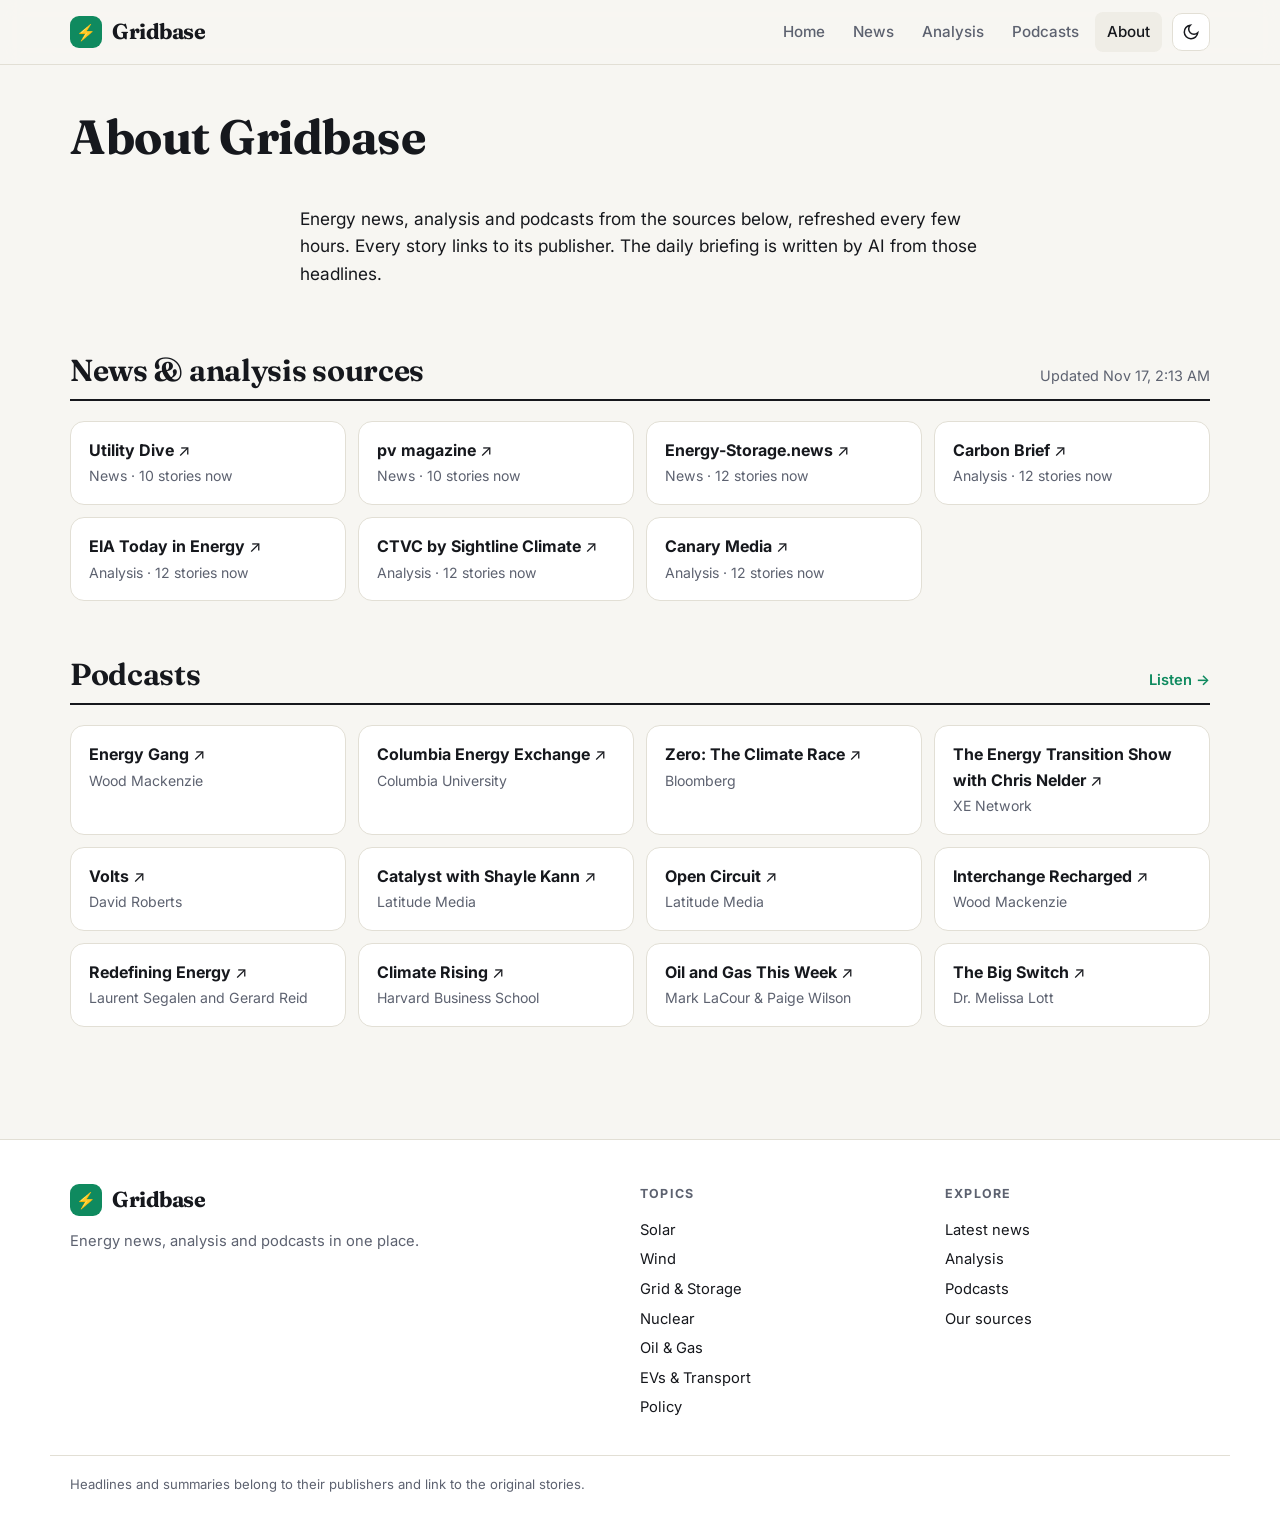
==== about.html @ c5883a53 "Rename to Gridbase, trim section text, add AI briefing and episode artwork - Site renamed from Gridl" ====
<!doctype html>
<html lang="en">
<head>
  <meta charset="utf-8">
  <meta name="viewport" content="width=device-width, initial-scale=1">
  <title>About — Gridbase</title>
  <meta name="description" content="The day's energy news and analysis from leading publications, plus the best energy podcasts.">
  <link rel="icon" href="data:image/svg+xml,<svg xmlns='http://www.w3.org/2000/svg' viewBox='0 0 100 100'><rect width='100' height='100' rx='22' fill='%230f8a5f'/><text x='50' y='70' font-size='60' text-anchor='middle'>⚡</text></svg>">
  <link rel="preconnect" href="https://fonts.googleapis.com">
  <link rel="preconnect" href="https://fonts.gstatic.com" crossorigin>
  <link href="https://fonts.googleapis.com/css2?family=Fraunces:opsz,wght@9..144,600;9..144,700&family=Inter:wght@400;500;600;700&display=swap" rel="stylesheet">
  <link rel="stylesheet" href="assets/css/styles.css">
  <script>try{var t=localStorage.getItem("theme");if(t)document.documentElement.dataset.theme=t}catch(e){}</script>
</head>
<body data-page="about">
<a class="skip" href="#main">Skip to content</a>
<main id="main">

  <section class="wrap page-head">
    <h1>About Gridbase</h1>
  </section>
  <section class="wrap about-copy">
    <p>Energy news, analysis and podcasts from the sources below, refreshed every few hours. Every story links to its publisher. The daily briefing is written by AI from those headlines.</p>
  </section>
  <section class="section" id="sources">
    <div class="wrap">
      <div class="section-head"><h2>News &amp; analysis sources</h2><span class="count" id="updated"></span></div>
      <ul class="source-list" id="source-list"><li class="empty">Loading…</li></ul>
    </div>
  </section>
  <section class="section">
    <div class="wrap">
      <div class="section-head"><h2>Podcasts</h2><a href="podcasts.html">Listen →</a></div>
      <ul class="source-list" id="podcast-list"></ul>
    </div>
  </section>
</main>
<script src="assets/js/data.js"></script>
<script src="assets/js/app.js"></script>
</body>
</html>
---- assets/css/styles.css ----
/* Gridbase — energy news site styles */
:root {
  --bg: #f7f6f2;
  --surface: #ffffff;
  --surface-2: #efede6;
  --text: #16181d;
  --muted: #5d6270;
  --border: #e2dfd5;
  --accent: #0f8a5f;
  --accent-ink: #ffffff;
  --shadow: 0 1px 2px rgba(20, 20, 30, .05), 0 8px 24px rgba(20, 20, 30, .06);
  --radius: 14px;
  --wrap: 1180px;
  --serif: "Fraunces", Georgia, "Times New Roman", serif;
  --sans: "Inter", system-ui, -apple-system, "Segoe UI", Roboto, sans-serif;
  color-scheme: light;
}
@media (prefers-color-scheme: dark) {
  :root:not([data-theme="light"]) {
    --bg: #0e1116; --surface: #161a21; --surface-2: #1d222b; --text: #e9eaee;
    --muted: #9aa1b0; --border: #2a303b; --accent: #34c58b; --accent-ink: #06140e;
    --shadow: 0 1px 2px rgba(0,0,0,.3), 0 8px 24px rgba(0,0,0,.25);
    color-scheme: dark;
  }
}
:root[data-theme="dark"] {
  --bg: #0e1116; --surface: #161a21; --surface-2: #1d222b; --text: #e9eaee;
  --muted: #9aa1b0; --border: #2a303b; --accent: #34c58b; --accent-ink: #06140e;
  --shadow: 0 1px 2px rgba(0,0,0,.3), 0 8px 24px rgba(0,0,0,.25);
  color-scheme: dark;
}

*, *::before, *::after { box-sizing: border-box; }
html { -webkit-text-size-adjust: 100%; scroll-behavior: smooth; }
body {
  margin: 0; background: var(--bg); color: var(--text);
  font: 16px/1.6 var(--sans); min-height: 100vh; display: flex; flex-direction: column;
}
main { flex: 1; }
a { color: inherit; text-decoration: none; }
a:hover { color: var(--accent); }
img, svg { display: block; }
h1, h2, h3 { font-family: var(--serif); line-height: 1.18; margin: 0 0 .4em; letter-spacing: -.01em; }
h1 { font-size: clamp(1.9rem, 4vw, 3rem); font-weight: 700; }
h2 { font-size: clamp(1.4rem, 2.6vw, 1.9rem); font-weight: 650; }
h3 { font-size: 1.2rem; font-weight: 600; }
p { margin: 0 0 1em; }
:focus-visible { outline: 2px solid var(--accent); outline-offset: 2px; border-radius: 4px; }
.wrap { width: 100%; max-width: var(--wrap); margin: 0 auto; padding: 0 20px; }
.skip { position: absolute; left: -999px; top: 8px; background: var(--accent); color: var(--accent-ink); padding: 8px 14px; border-radius: 8px; z-index: 100; }
.skip:focus { left: 8px; }

/* ---------- header ---------- */
.site-header {
  position: sticky; top: 0; z-index: 50;
  background: color-mix(in srgb, var(--bg) 88%, transparent);
  backdrop-filter: saturate(1.4) blur(10px); -webkit-backdrop-filter: saturate(1.4) blur(10px);
  border-bottom: 1px solid var(--border);
}
.header-inner { display: flex; align-items: center; justify-content: space-between; height: 64px; }
.logo { display: inline-flex; align-items: center; gap: 10px; font: 700 1.35rem/1 var(--serif); letter-spacing: -.02em; }
.logo:hover { color: var(--text); }
.logo-mark {
  display: grid; place-items: center; width: 32px; height: 32px; border-radius: 9px;
  background: var(--accent); color: var(--accent-ink); font-size: 16px;
}
.site-nav { display: flex; align-items: center; gap: 4px; }
.site-nav a { padding: 8px 12px; border-radius: 8px; font-weight: 500; font-size: .95rem; color: var(--muted); }
.site-nav a:hover { color: var(--text); background: var(--surface-2); }
.site-nav a[aria-current="page"] { color: var(--text); background: var(--surface-2); }
.theme-toggle, .icon-btn {
  display: grid; place-items: center; width: 38px; height: 38px; margin-left: 6px;
  border: 1px solid var(--border); border-radius: 10px; background: var(--surface); color: var(--text); cursor: pointer;
}
.theme-toggle svg { width: 18px; height: 18px; fill: none; stroke: currentColor; stroke-width: 2; stroke-linecap: round; }
.theme-toggle .i-sun { display: none; }
:root[data-theme="dark"] .theme-toggle .i-sun { display: block; }
:root[data-theme="dark"] .theme-toggle .i-moon { display: none; }
@media (prefers-color-scheme: dark) {
  :root:not([data-theme="light"]) .theme-toggle .i-sun { display: block; }
  :root:not([data-theme="light"]) .theme-toggle .i-moon { display: none; }
}
.menu-toggle { display: none; background: none; border: 0; padding: 10px; cursor: pointer; }
.menu-toggle span { display: block; width: 22px; height: 2px; margin: 4px 0; background: var(--text); border-radius: 2px; transition: .2s; }
.menu-toggle[aria-expanded="true"] span:nth-child(1) { transform: translateY(6px) rotate(45deg); }
.menu-toggle[aria-expanded="true"] span:nth-child(2) { opacity: 0; }
.menu-toggle[aria-expanded="true"] span:nth-child(3) { transform: translateY(-6px) rotate(-45deg); }

@media (max-width: 760px) {
  .menu-toggle { display: block; }
  .site-nav {
    display: none; position: absolute; top: 64px; left: 0; right: 0; flex-direction: column; align-items: stretch;
    padding: 12px 20px 20px; background: var(--bg); border-bottom: 1px solid var(--border); gap: 2px;
  }
  .site-nav.open { display: flex; }
  .site-nav a { padding: 12px; font-size: 1.05rem; }
  .theme-toggle { margin: 8px 0 0; }
}

/* ---------- shared bits ---------- */
.section { padding: 48px 0; }
.section + .section { padding-top: 8px; }
.section-head { display: flex; align-items: baseline; justify-content: space-between; gap: 16px; margin-bottom: 20px; border-bottom: 2px solid var(--text); padding-bottom: 10px; }
.section-head h2 { margin: 0; }
.section-head a { font-weight: 600; font-size: .92rem; color: var(--accent); white-space: nowrap; }
.meta { display: flex; flex-wrap: wrap; align-items: center; gap: 6px 10px; font-size: .78rem; color: var(--muted); text-transform: uppercase; letter-spacing: .06em; font-weight: 600; margin-bottom: 8px; }
.tag {
  display: inline-block; padding: 3px 9px; border-radius: 999px; font-size: .72rem; letter-spacing: .06em;
  color: var(--c); background: color-mix(in srgb, var(--c) 14%, transparent); text-transform: uppercase; font-weight: 700;
}
.tag:hover { color: var(--c); background: color-mix(in srgb, var(--c) 24%, transparent); }
.byline { font-size: .85rem; color: var(--muted); }
.btn, .btn-ghost {
  display: inline-flex; align-items: center; justify-content: center; gap: 8px; cursor: pointer;
  padding: 10px 18px; border-radius: 10px; font: 600 .95rem var(--sans);
}
.btn { background: var(--accent); color: var(--accent-ink); border: 0; }
.btn:hover { color: var(--accent-ink); filter: brightness(1.08); }
.btn-ghost { background: var(--surface); color: var(--text); border: 1px solid var(--border); }
.btn-ghost:hover { border-color: var(--accent); color: var(--accent); }
.empty { padding: 48px 0; text-align: center; color: var(--muted); }

/* category covers (generated art instead of photos) */
.cover {
  --c: var(--accent);
  position: relative; aspect-ratio: 16 / 9; border-radius: var(--radius); overflow: hidden;
  display: grid; place-items: center; color: color-mix(in srgb, var(--c) 30%, #fff);
  background:
    radial-gradient(circle at 80% 20%, color-mix(in srgb, var(--c) 55%, #fff) 0, transparent 45%),
    radial-gradient(circle at 10% 90%, color-mix(in srgb, var(--c) 70%, #000) 0, transparent 55%),
    linear-gradient(135deg, color-mix(in srgb, var(--c) 85%, #000), var(--c));
}
.cover::after {
  content: ""; position: absolute; inset: 0; opacity: .14;
  background-image: repeating-linear-gradient(115deg, #fff 0 1px, transparent 1px 22px);
}
.cover svg { width: 26%; max-width: 120px; color: rgba(255,255,255,.92); position: relative; z-index: 1; }
.cover-lg { aspect-ratio: 4 / 3; }
.cover-xl { aspect-ratio: 21 / 9; margin: 28px 0 36px; }
.cover-sm { aspect-ratio: 1; width: 44px; border-radius: 12px; flex: none; }
.cover-sm svg { width: 60%; }

/* cards */
.card { display: flex; flex-direction: column; gap: 14px; }
.card h3 { margin: 0 0 6px; }
.card p { color: var(--muted); font-size: .95rem; margin-bottom: 10px; }
.card-media { display: block; transition: transform .25s; }
.card:hover .card-media { transform: translateY(-2px); }
.card-compact { flex-direction: row; align-items: flex-start; }
.card-compact .card-media { width: 38%; flex: none; }
.card-compact .cover { aspect-ratio: 1; }
.card-compact h3 { font-size: 1.05rem; }
.card-compact p { display: none; }
.card-row { flex-direction: row; gap: 24px; padding: 22px 0; border-bottom: 1px solid var(--border); }
.card-row:first-child { padding-top: 0; }
.card-row .card-media { width: 260px; flex: none; }
.card-row h3 { font-size: 1.3rem; }
.grid-3 { display: grid; grid-template-columns: repeat(3, 1fr); gap: 32px; }
@media (max-width: 900px) { .grid-3 { grid-template-columns: repeat(2, 1fr); } }
@media (max-width: 620px) {
  .grid-3 { grid-template-columns: 1fr; }
  .card-row { flex-direction: column; gap: 12px; }
  .card-row .card-media { width: 100%; }
}

/* ---------- home ---------- */
.hero { display: grid; grid-template-columns: 1.7fr 1fr; gap: 36px; padding-top: 36px; }
.lead { display: grid; grid-template-columns: 1fr; gap: 20px; }
.lead-media .cover { aspect-ratio: 16 / 9; }
.lead h1 { font-size: clamp(1.8rem, 3.6vw, 2.7rem); }
.lead p { font-size: 1.1rem; color: var(--muted); }
.hero-side { display: flex; flex-direction: column; gap: 24px; padding-left: 36px; border-left: 1px solid var(--border); }
.hero-side::before { content: "Must read"; font: 700 .78rem var(--sans); text-transform: uppercase; letter-spacing: .1em; color: var(--accent); }
@media (max-width: 900px) {
  .hero { grid-template-columns: 1fr; }
  .hero-side { padding-left: 0; border-left: 0; border-top: 1px solid var(--border); padding-top: 24px; }
}

.split { display: grid; grid-template-columns: 1fr 1.4fr; gap: 48px; }
@media (max-width: 900px) { .split { grid-template-columns: 1fr; } }
.news-list { list-style: none; margin: 0; padding: 0; }
.news-row { display: grid; grid-template-columns: 92px 1fr; gap: 14px; padding: 14px 0; border-bottom: 1px solid var(--border); }
.news-row time { font-size: .8rem; color: var(--muted); padding-top: 3px; }
.news-row .tag { margin-right: 8px; vertical-align: 2px; }

.topics { display: grid; grid-template-columns: repeat(auto-fill, minmax(160px, 1fr)); gap: 14px; }
.topic {
  display: grid; grid-template-columns: auto 1fr; grid-template-rows: auto auto; column-gap: 12px; align-items: center;
  padding: 14px; border-radius: var(--radius); background: var(--surface); border: 1px solid var(--border); transition: .2s;
}
.topic .cover { grid-row: span 2; }
.topic span { font-weight: 650; }
.topic small { color: var(--muted); }
.topic:hover { border-color: var(--c); color: var(--text); transform: translateY(-2px); box-shadow: var(--shadow); }

.podcast-band {
  background: linear-gradient(135deg, #10241c, #0d1a2b); color: #eef2f0; border-radius: 22px;
  padding: 40px; display: grid; grid-template-columns: 1fr 1.6fr; gap: 40px;
}
.podcast-band h2 { color: #fff; }
.podcast-band p { color: #b9c4c0; }
.podcast-band .episode { border-color: rgba(255,255,255,.1); }
.podcast-band .meta { color: #9fb0aa; }
.podcast-band .btn { --accent: #34c58b; --accent-ink: #06140e; }
@media (max-width: 900px) { .podcast-band { grid-template-columns: 1fr; padding: 28px 22px; gap: 20px; } }

/* ---------- listing pages ---------- */
.page-head { padding-top: 44px; padding-bottom: 20px; }
.page-head p { color: var(--muted); font-size: 1.1rem; max-width: 640px; }
.toolbar { display: flex; flex-direction: column; gap: 14px; margin-bottom: 28px; }
.toolbar-row { display: flex; gap: 12px; align-items: center; flex-wrap: wrap; }
.search {
  flex: 1 1 260px; display: flex; align-items: center; gap: 8px; padding: 0 14px; height: 44px;
  border: 1px solid var(--border); border-radius: 12px; background: var(--surface);
}
.search svg { width: 18px; height: 18px; fill: none; stroke: var(--muted); stroke-width: 2; flex: none; }
.search input { flex: 1; min-width: 0; border: 0; background: none; color: var(--text); font: inherit; outline: none; }
.segmented { display: inline-flex; padding: 4px; border-radius: 12px; background: var(--surface-2); }
.segmented button { border: 0; background: none; padding: 8px 14px; border-radius: 9px; font: 600 .9rem var(--sans); color: var(--muted); cursor: pointer; }
.segmented button[aria-pressed="true"] { background: var(--surface); color: var(--text); box-shadow: var(--shadow); }
.chips { display: flex; gap: 8px; flex-wrap: wrap; }
.chip {
  --c: var(--accent); border: 1px solid var(--border); background: var(--surface); color: var(--text);
  padding: 7px 14px; border-radius: 999px; font: 600 .85rem var(--sans); cursor: pointer;
}
.chip:hover { border-color: var(--c); }
.chip[aria-pressed="true"] { background: var(--c); border-color: var(--c); color: #fff; }
.count { color: var(--muted); font-size: .9rem; }

/* ---------- podcast ---------- */
.episodes { list-style: none; margin: 0; padding: 0; }
.episode { display: flex; gap: 18px; padding: 22px 0; border-bottom: 1px solid var(--border); scroll-margin-top: 80px; }
.episode h3 { margin: 0 0 4px; }
.episode .guest { color: var(--muted); font-size: .92rem; margin-bottom: 6px; font-style: italic; }
.episode p:last-child { margin: 0; color: var(--muted); }
.episode.highlight { background: color-mix(in srgb, var(--accent) 8%, transparent); border-radius: var(--radius); padding: 22px; }
/* ---------- about ---------- */
.about-copy { max-width: 720px; font-size: 1.08rem; }

/* ---------- footer ---------- */
.site-footer { margin-top: 64px; background: var(--surface); border-top: 1px solid var(--border); font-size: .92rem; }
.footer-inner { display: grid; grid-template-columns: 2fr 1fr 1fr; gap: 40px; padding-top: 44px; padding-bottom: 32px; }
.footer-inner p { color: var(--muted); margin-top: 14px; max-width: 420px; }
.footer-inner h4 { margin: 0 0 12px; font-size: .78rem; text-transform: uppercase; letter-spacing: .1em; color: var(--muted); }
.footer-inner > div:not(:first-child) a { display: block; padding: 3px 0; }
.footer-bottom { padding-top: 18px; padding-bottom: 24px; border-top: 1px solid var(--border); color: var(--muted); font-size: .82rem; }
@media (max-width: 760px) { .footer-inner { grid-template-columns: 1fr 1fr; } .footer-inner > div:first-child { grid-column: 1 / -1; } }

@media (prefers-reduced-motion: reduce) { * { transition: none !important; scroll-behavior: auto !important; } }
.card-row-sm .card-media { width: 200px; }
.card-row-sm h3 { font-size: 1.15rem; }
@media (max-width: 620px) { .card-row-sm .card-media { width: 100%; } }

/* ---------- recommended podcasts ---------- */
.section-intro { color: var(--muted); max-width: 680px; margin: -4px 0 24px; }
.show-grid { display: grid; grid-template-columns: repeat(auto-fill, minmax(300px, 1fr)); gap: 20px; }
.show-card {
  --c: var(--accent); display: flex; flex-direction: column; gap: 14px; padding: 22px;
  background: var(--surface); border: 1px solid var(--border); border-radius: var(--radius);
  border-top: 4px solid var(--c); transition: box-shadow .2s;
}
.show-card:hover { box-shadow: var(--shadow); }
.show-card p { color: var(--muted); font-size: .95rem; margin: 0; }
.show-card h3 { margin: 0 0 2px; font-size: 1.15rem; }
.show-top { display: flex; gap: 14px; align-items: center; }
.show-mono {
  flex: none; width: 52px; height: 52px; border-radius: 12px; display: grid; place-items: center;
  font: 700 1.15rem var(--serif); color: #fff; background: linear-gradient(135deg, color-mix(in srgb, var(--c) 80%, #000), var(--c));
}
.show-latest { display: flex; flex-direction: column; gap: 2px; padding: 12px 14px; border-radius: 10px; background: var(--surface-2); font-size: .92rem; font-weight: 600; line-height: 1.4; }
.show-latest small { color: var(--muted); font-weight: 600; font-size: .72rem; text-transform: uppercase; letter-spacing: .06em; }
.show-actions { display: flex; gap: 10px; flex-wrap: wrap; margin-top: auto; }
.btn-sm { padding: 8px 14px; font-size: .88rem; }
.btn svg { width: 16px; height: 16px; fill: currentColor; }
.embed-slot iframe { width: 100%; border-radius: 12px; display: block; }
.embed-slot:empty { display: none; }


/* ---------- feed items ---------- */
.byline .source { color: var(--text); font-weight: 650; }
.card h3 .ext { color: var(--muted); font-weight: 400; font-size: .85em; }
.news-row a { font-weight: 600; line-height: 1.4; }
.row-meta { display: flex; align-items: center; gap: 8px; margin-top: 6px; font-size: .8rem; color: var(--muted); }
.select {
  height: 44px; padding: 0 36px 0 14px; border-radius: 12px; border: 1px solid var(--border); background: var(--surface);
  color: var(--text); font: 500 .92rem var(--sans); cursor: pointer; max-width: 100%;
}

/* ---------- podcast episodes ---------- */
.episode .show-mono { width: 64px; height: 64px; font-size: 1.1rem; border-radius: 10px; }
.episode-info { flex: 1; min-width: 0; display: flex; flex-direction: column; gap: 8px; }
.episode-info .meta { margin: 0; }
.episode-info h3 { margin: 0; font-size: 1.1rem; }
.episode .show-actions { margin-top: 2px; }
.podcast-band .episode-info h3 { color: #fff; }
.podcast-band .btn-ghost { background: transparent; color: #eef2f0; border-color: rgba(255,255,255,.25); }

/* ---------- about: sources ---------- */
.source-list { list-style: none; margin: 0; padding: 0; display: grid; grid-template-columns: repeat(auto-fill, minmax(260px, 1fr)); gap: 12px; }
.source-item { display: flex; flex-direction: column; gap: 2px; padding: 16px 18px; border: 1px solid var(--border); border-radius: var(--radius); background: var(--surface); }
.source-item a:hover strong { color: var(--accent); }
.source-item span { color: var(--muted); font-size: .88rem; }
.about-copy p { color: var(--text); }
.podcast-top { padding-top: 32px; padding-bottom: 0; }

/* ---------- episode artwork ---------- */
.ep-art { object-fit: cover; background: var(--surface-2); padding: 0; }
.show-top .ep-art { width: 64px; height: 64px; }
.episode .ep-art { width: 64px; height: 64px; border-radius: 10px; }

/* ---------- AI briefing ---------- */
.section.briefing-sec { padding-top: 28px; padding-bottom: 0; }
.briefing { background: var(--surface); border: 1px solid var(--border); border-left: 4px solid var(--accent); border-radius: var(--radius); padding: 26px 28px; }
.briefing-head { display: flex; align-items: center; gap: 12px; flex-wrap: wrap; margin-bottom: 8px; }
.briefing-head h2 { margin: 0; }
.ai-badge { font: 700 .7rem var(--sans); text-transform: uppercase; letter-spacing: .08em; padding: 4px 9px; border-radius: 999px; color: var(--accent); background: color-mix(in srgb, var(--accent) 14%, transparent); }
.briefing-head .count { margin-left: auto; }
.briefing-intro { font-size: 1.08rem; margin: 0 0 14px; }
.briefing-points { margin: 0; padding-left: 1.2em; display: grid; gap: 12px; }
.briefing-points li { line-height: 1.55; }
.briefing-points strong { font-weight: 650; }
.briefing-src { display: inline-flex; flex-wrap: wrap; gap: 4px 10px; margin-left: 6px; font-size: .82rem; }
.briefing-src a { color: var(--accent); font-weight: 600; }
.briefing-note { margin: 16px 0 0; font-size: .82rem; color: var(--muted); }
@media (max-width: 620px) { .briefing { padding: 20px 18px; } .briefing-head .count { margin-left: 0; width: 100%; } }
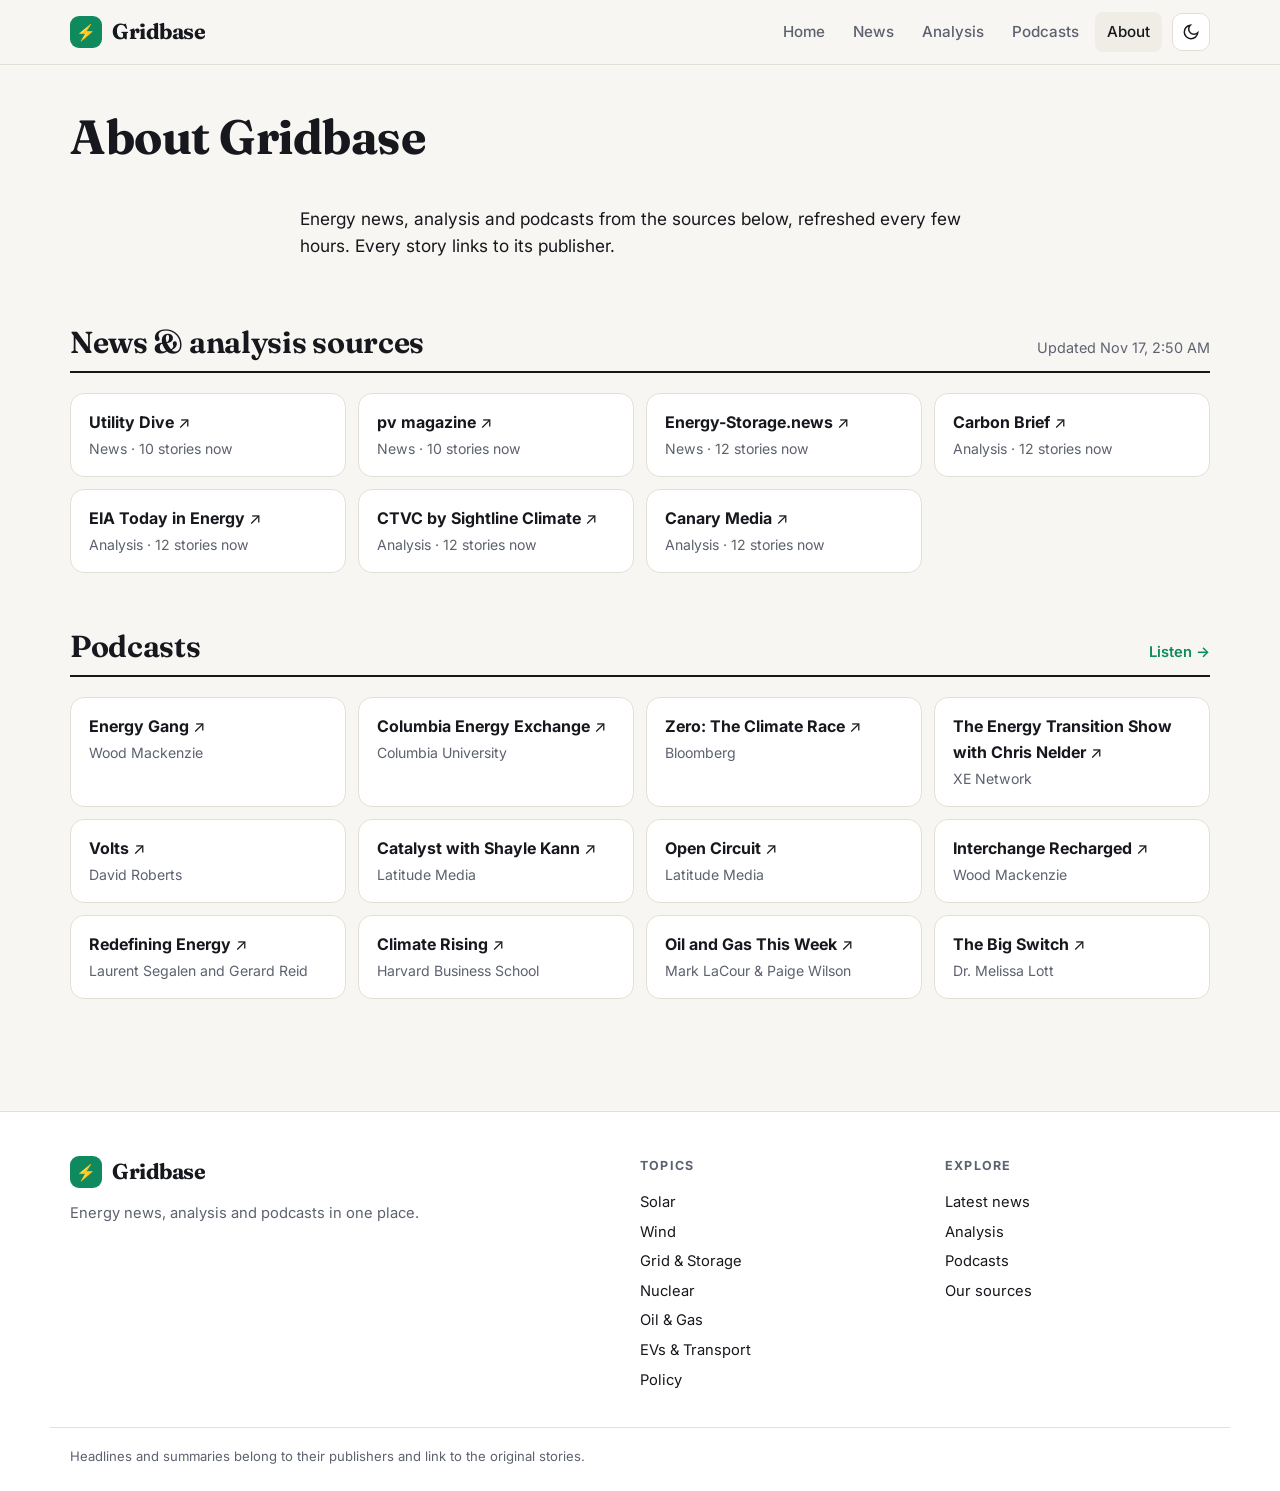
==== commit 1ae38ef0: "Remove the AI briefing feature Co-Authored-By: Claude Opus 5.5 <noreply@anthropic.com> Claude-Sessio" ====
--- a/about.html
+++ b/about.html
@@ -20,7 +20,7 @@
     <h1>About Gridbase</h1>
   </section>
   <section class="wrap about-copy">
-    <p>Energy news, analysis and podcasts from the sources below, refreshed every few hours. Every story links to its publisher. The daily briefing is written by AI from those headlines.</p>
+    <p>Energy news, analysis and podcasts from the sources below, refreshed every few hours. Every story links to its publisher.</p>
   </section>
   <section class="section" id="sources">
     <div class="wrap">
--- a/assets/css/styles.css
+++ b/assets/css/styles.css
@@ -308,18 +308,3 @@
 .show-top .ep-art { width: 64px; height: 64px; }
 .episode .ep-art { width: 64px; height: 64px; border-radius: 10px; }
 
-/* ---------- AI briefing ---------- */
-.section.briefing-sec { padding-top: 28px; padding-bottom: 0; }
-.briefing { background: var(--surface); border: 1px solid var(--border); border-left: 4px solid var(--accent); border-radius: var(--radius); padding: 26px 28px; }
-.briefing-head { display: flex; align-items: center; gap: 12px; flex-wrap: wrap; margin-bottom: 8px; }
-.briefing-head h2 { margin: 0; }
-.ai-badge { font: 700 .7rem var(--sans); text-transform: uppercase; letter-spacing: .08em; padding: 4px 9px; border-radius: 999px; color: var(--accent); background: color-mix(in srgb, var(--accent) 14%, transparent); }
-.briefing-head .count { margin-left: auto; }
-.briefing-intro { font-size: 1.08rem; margin: 0 0 14px; }
-.briefing-points { margin: 0; padding-left: 1.2em; display: grid; gap: 12px; }
-.briefing-points li { line-height: 1.55; }
-.briefing-points strong { font-weight: 650; }
-.briefing-src { display: inline-flex; flex-wrap: wrap; gap: 4px 10px; margin-left: 6px; font-size: .82rem; }
-.briefing-src a { color: var(--accent); font-weight: 600; }
-.briefing-note { margin: 16px 0 0; font-size: .82rem; color: var(--muted); }
-@media (max-width: 620px) { .briefing { padding: 20px 18px; } .briefing-head .count { margin-left: 0; width: 100%; } }
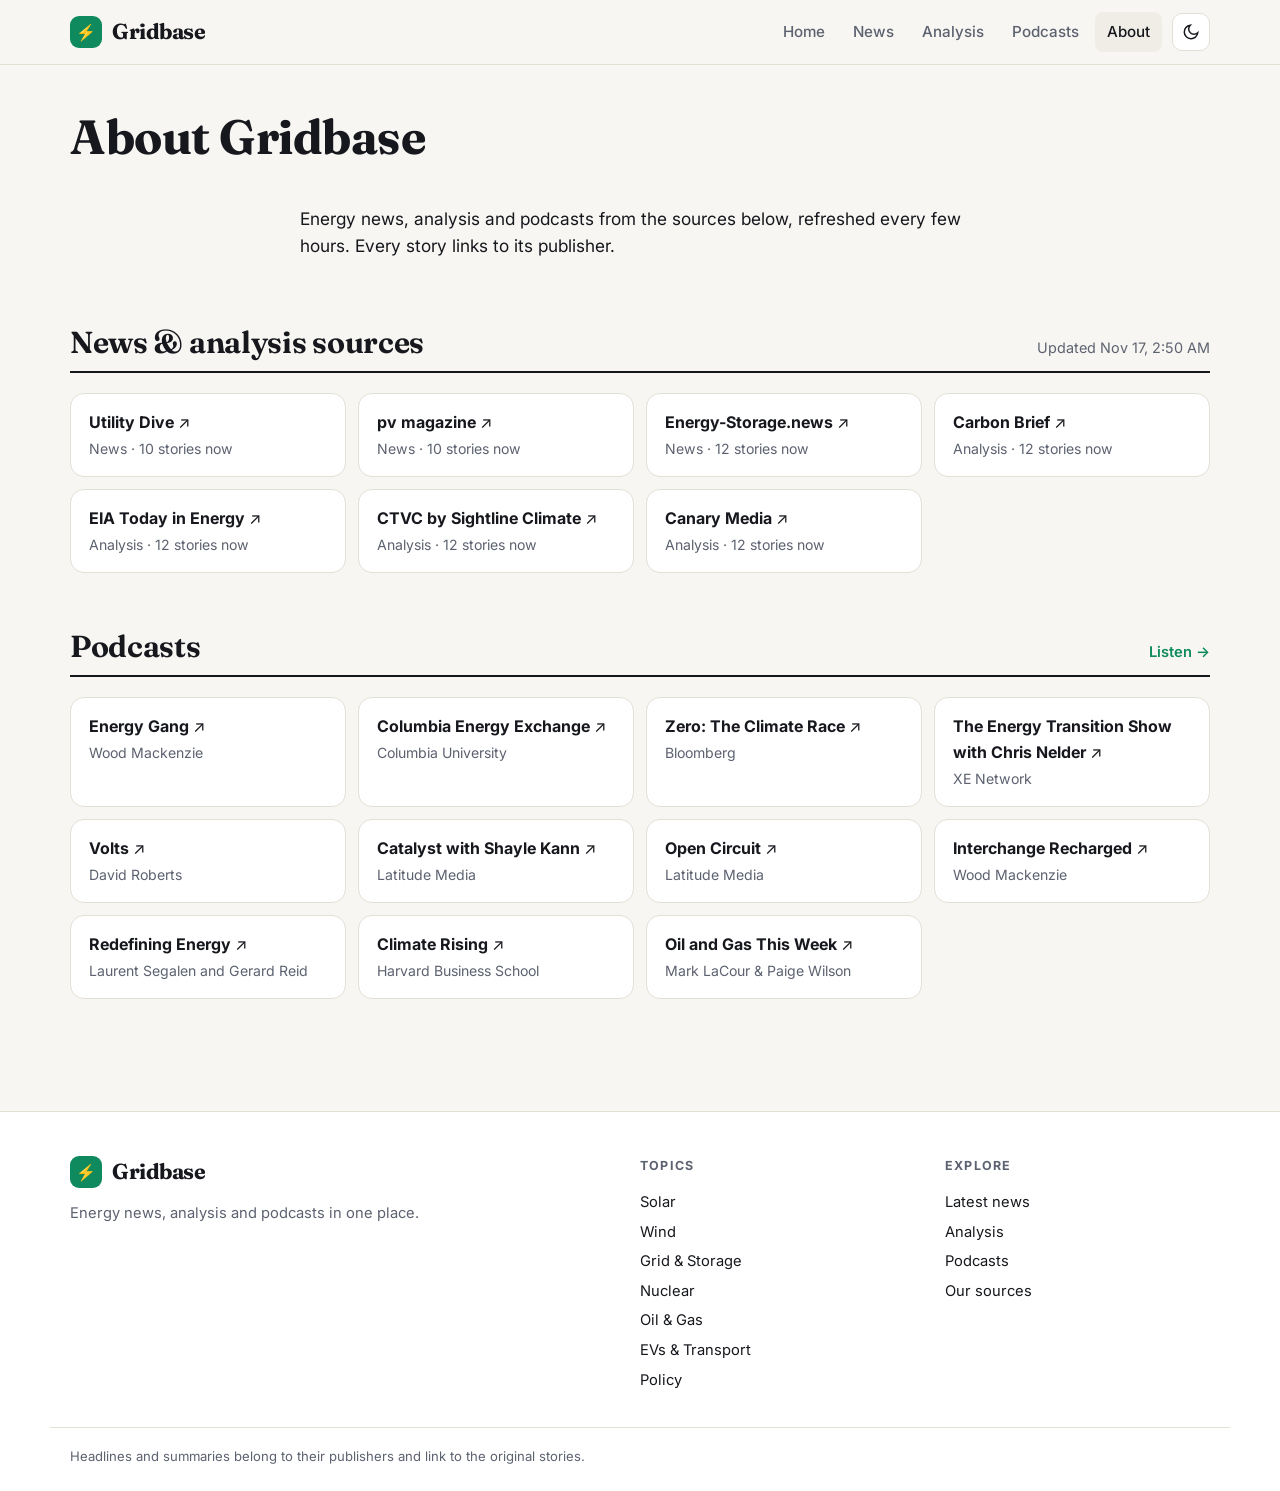
==== commit 1aeec398: "Fix podcast covers: use Spotify's show artwork, fall back cleanly - fetch_podcasts.py also stores ea" ====
--- a/about.html
+++ b/about.html
@@ -9,7 +9,7 @@
   <link rel="preconnect" href="https://fonts.googleapis.com">
   <link rel="preconnect" href="https://fonts.gstatic.com" crossorigin>
   <link href="https://fonts.googleapis.com/css2?family=Fraunces:opsz,wght@9..144,600;9..144,700&family=Inter:wght@400;500;600;700&display=swap" rel="stylesheet">
-  <link rel="stylesheet" href="assets/css/styles.css">
+  <link rel="stylesheet" href="assets/css/styles.css?v=202611170455">
   <script>try{var t=localStorage.getItem("theme");if(t)document.documentElement.dataset.theme=t}catch(e){}</script>
 </head>
 <body data-page="about">
@@ -35,7 +35,7 @@
     </div>
   </section>
 </main>
-<script src="assets/js/data.js"></script>
-<script src="assets/js/app.js"></script>
+<script src="assets/js/data.js?v=202611170455"></script>
+<script src="assets/js/app.js?v=202611170455"></script>
 </body>
 </html>
--- a/assets/css/styles.css
+++ b/assets/css/styles.css
@@ -308,3 +308,8 @@
 .show-top .ep-art { width: 64px; height: 64px; }
 .episode .ep-art { width: 64px; height: 64px; border-radius: 10px; }
 
+
+/* cover images sit over the initials tile */
+.show-mono { position: relative; overflow: hidden; }
+.show-mono img { position: absolute; inset: 0; width: 100%; height: 100%; object-fit: cover; }
+.show-top .show-mono { width: 64px; height: 64px; }
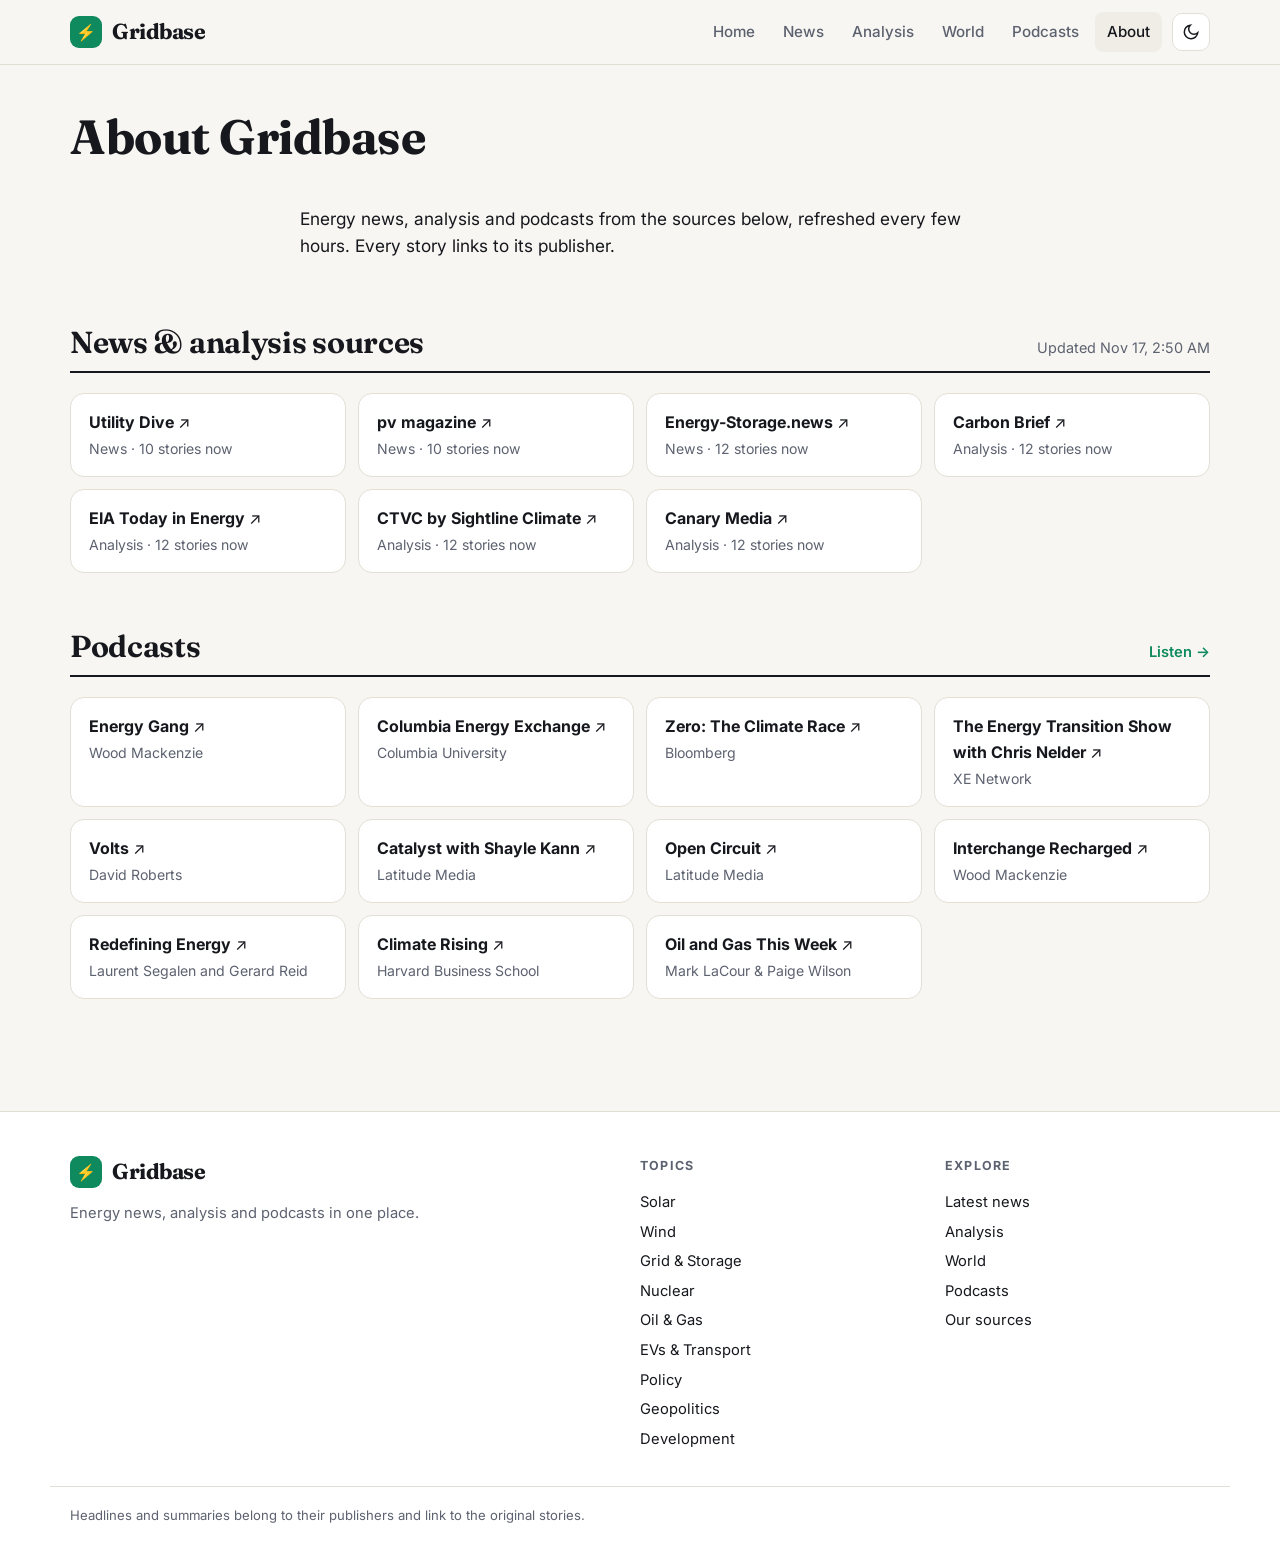
==== commit d6f50ed3: "Add World section: geopolitics and international development sources - 12 new sources (Foreign Affai" ====
--- a/about.html
+++ b/about.html
@@ -9,7 +9,7 @@
   <link rel="preconnect" href="https://fonts.googleapis.com">
   <link rel="preconnect" href="https://fonts.gstatic.com" crossorigin>
   <link href="https://fonts.googleapis.com/css2?family=Fraunces:opsz,wght@9..144,600;9..144,700&family=Inter:wght@400;500;600;700&display=swap" rel="stylesheet">
-  <link rel="stylesheet" href="assets/css/styles.css?v=202611170455">
+  <link rel="stylesheet" href="assets/css/styles.css?v=202611170503">
   <script>try{var t=localStorage.getItem("theme");if(t)document.documentElement.dataset.theme=t}catch(e){}</script>
 </head>
 <body data-page="about">
@@ -35,7 +35,7 @@
     </div>
   </section>
 </main>
-<script src="assets/js/data.js?v=202611170455"></script>
-<script src="assets/js/app.js?v=202611170455"></script>
+<script src="assets/js/data.js?v=202611170503"></script>
+<script src="assets/js/app.js?v=202611170503"></script>
 </body>
 </html>
--- a/assets/css/styles.css
+++ b/assets/css/styles.css
@@ -313,3 +313,5 @@
 .show-mono { position: relative; overflow: hidden; }
 .show-mono img { position: absolute; inset: 0; width: 100%; height: 100%; object-fit: cover; }
 .show-top .show-mono { width: 64px; height: 64px; }
+.split.split-even { grid-template-columns: 1fr 1fr; }
+@media (max-width: 900px) { .split.split-even { grid-template-columns: 1fr; } }
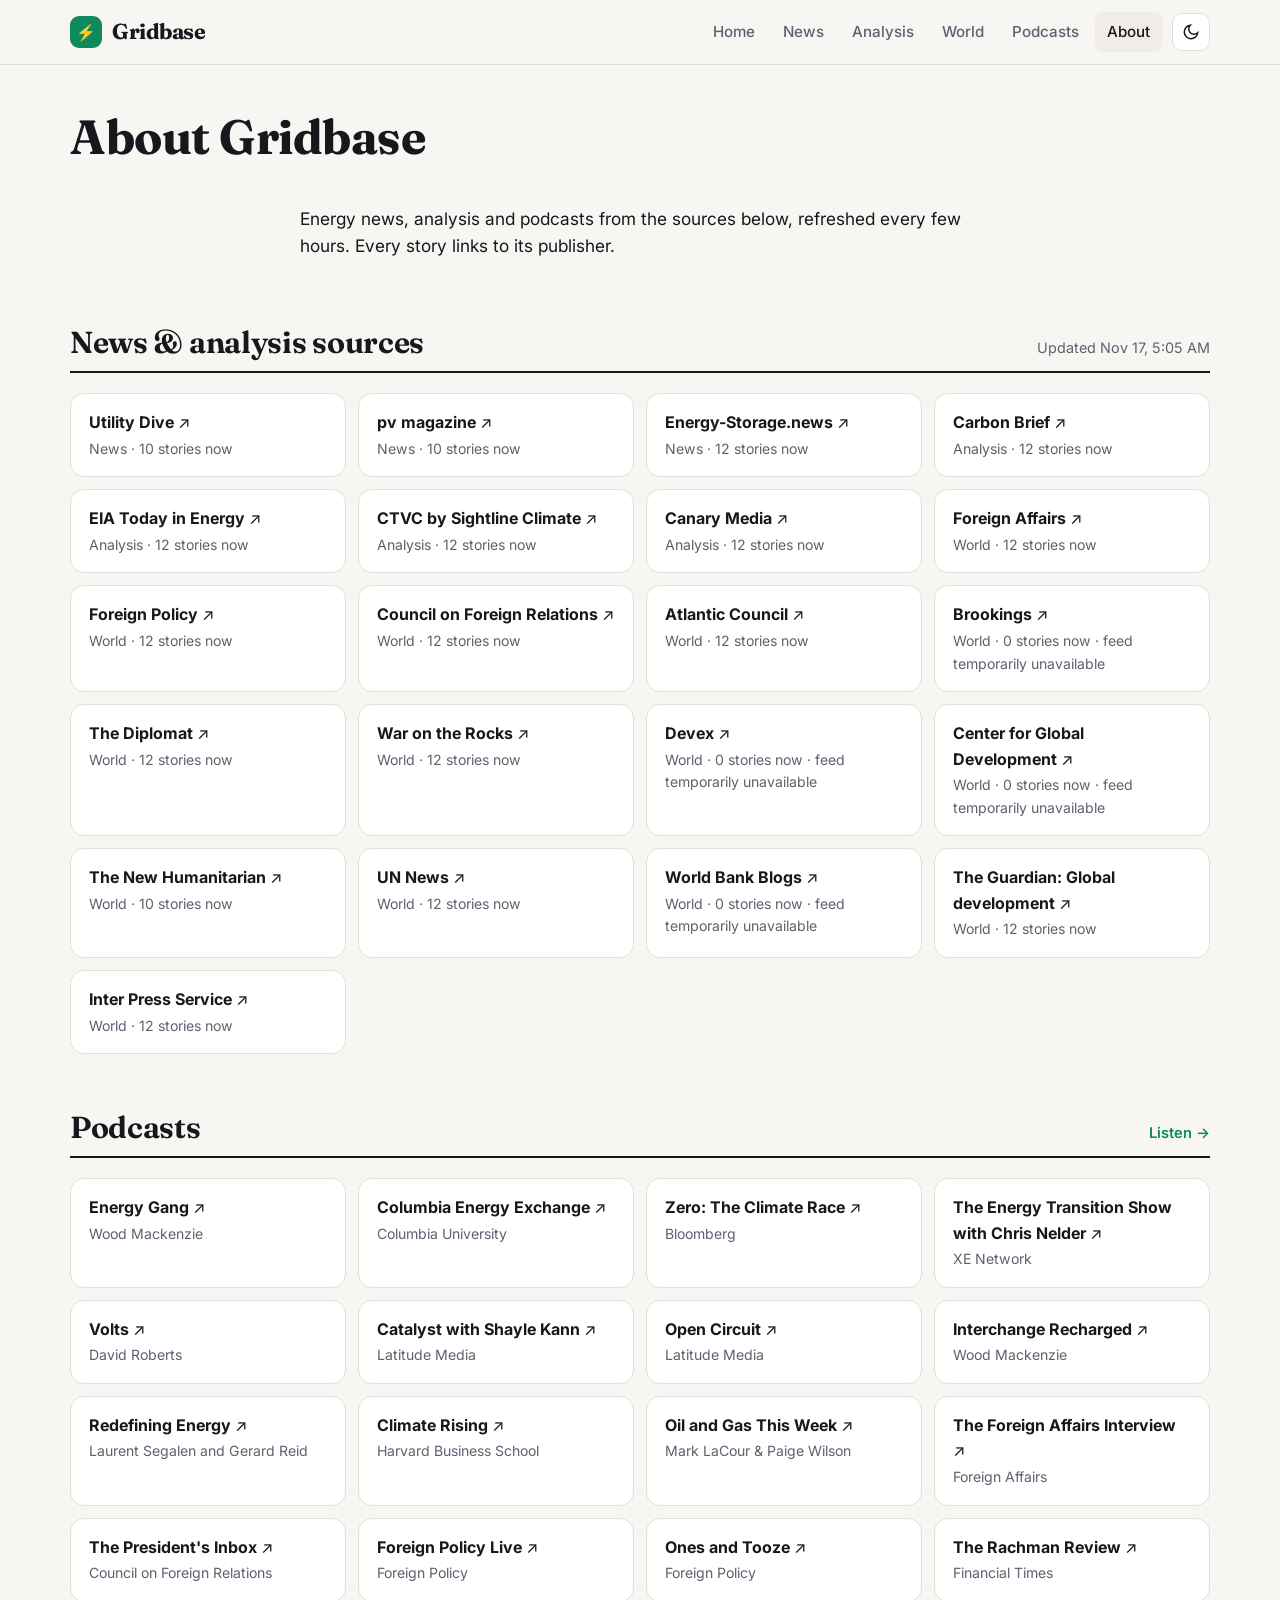
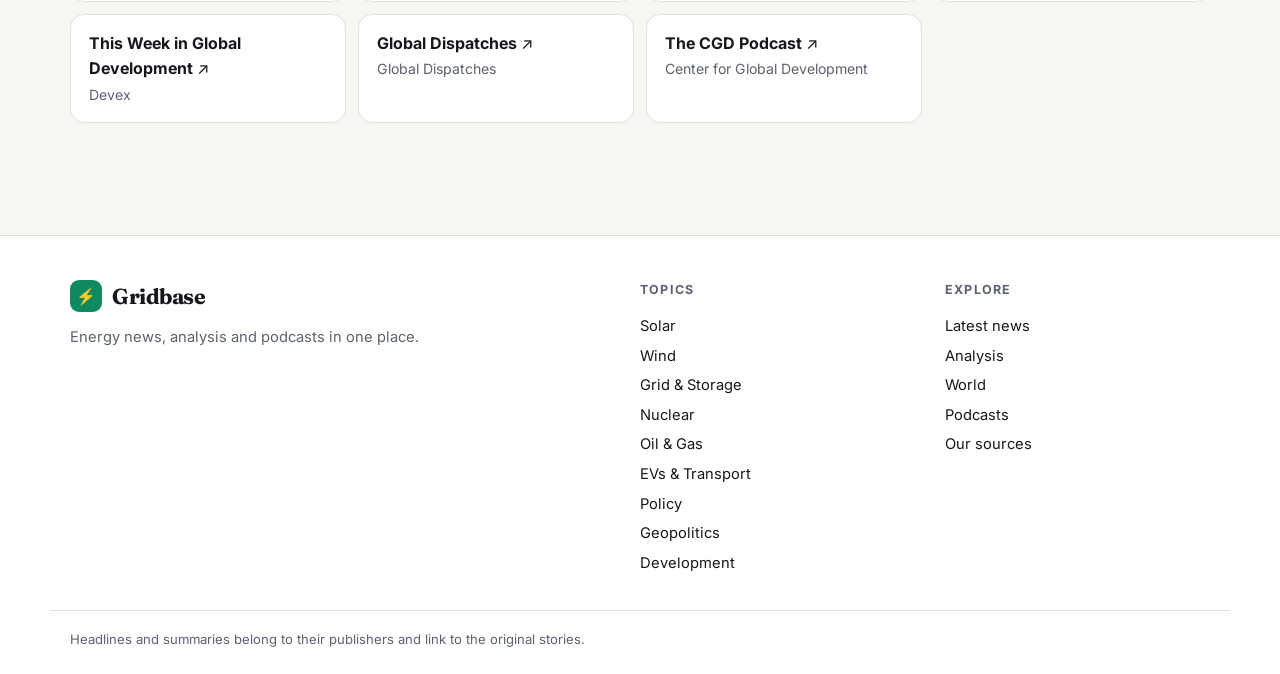
==== commit c1ee33c2: "Add world podcasts; drop unreadable world feeds - 8 geopolitics and development podcasts (Foreign Af" ====
--- a/about.html
+++ b/about.html
@@ -9,7 +9,7 @@
   <link rel="preconnect" href="https://fonts.googleapis.com">
   <link rel="preconnect" href="https://fonts.gstatic.com" crossorigin>
   <link href="https://fonts.googleapis.com/css2?family=Fraunces:opsz,wght@9..144,600;9..144,700&family=Inter:wght@400;500;600;700&display=swap" rel="stylesheet">
-  <link rel="stylesheet" href="assets/css/styles.css?v=202611170503">
+  <link rel="stylesheet" href="assets/css/styles.css?v=202611170507">
   <script>try{var t=localStorage.getItem("theme");if(t)document.documentElement.dataset.theme=t}catch(e){}</script>
 </head>
 <body data-page="about">
@@ -35,7 +35,7 @@
     </div>
   </section>
 </main>
-<script src="assets/js/data.js?v=202611170503"></script>
-<script src="assets/js/app.js?v=202611170503"></script>
+<script src="assets/js/data.js?v=202611170507"></script>
+<script src="assets/js/app.js?v=202611170507"></script>
 </body>
 </html>
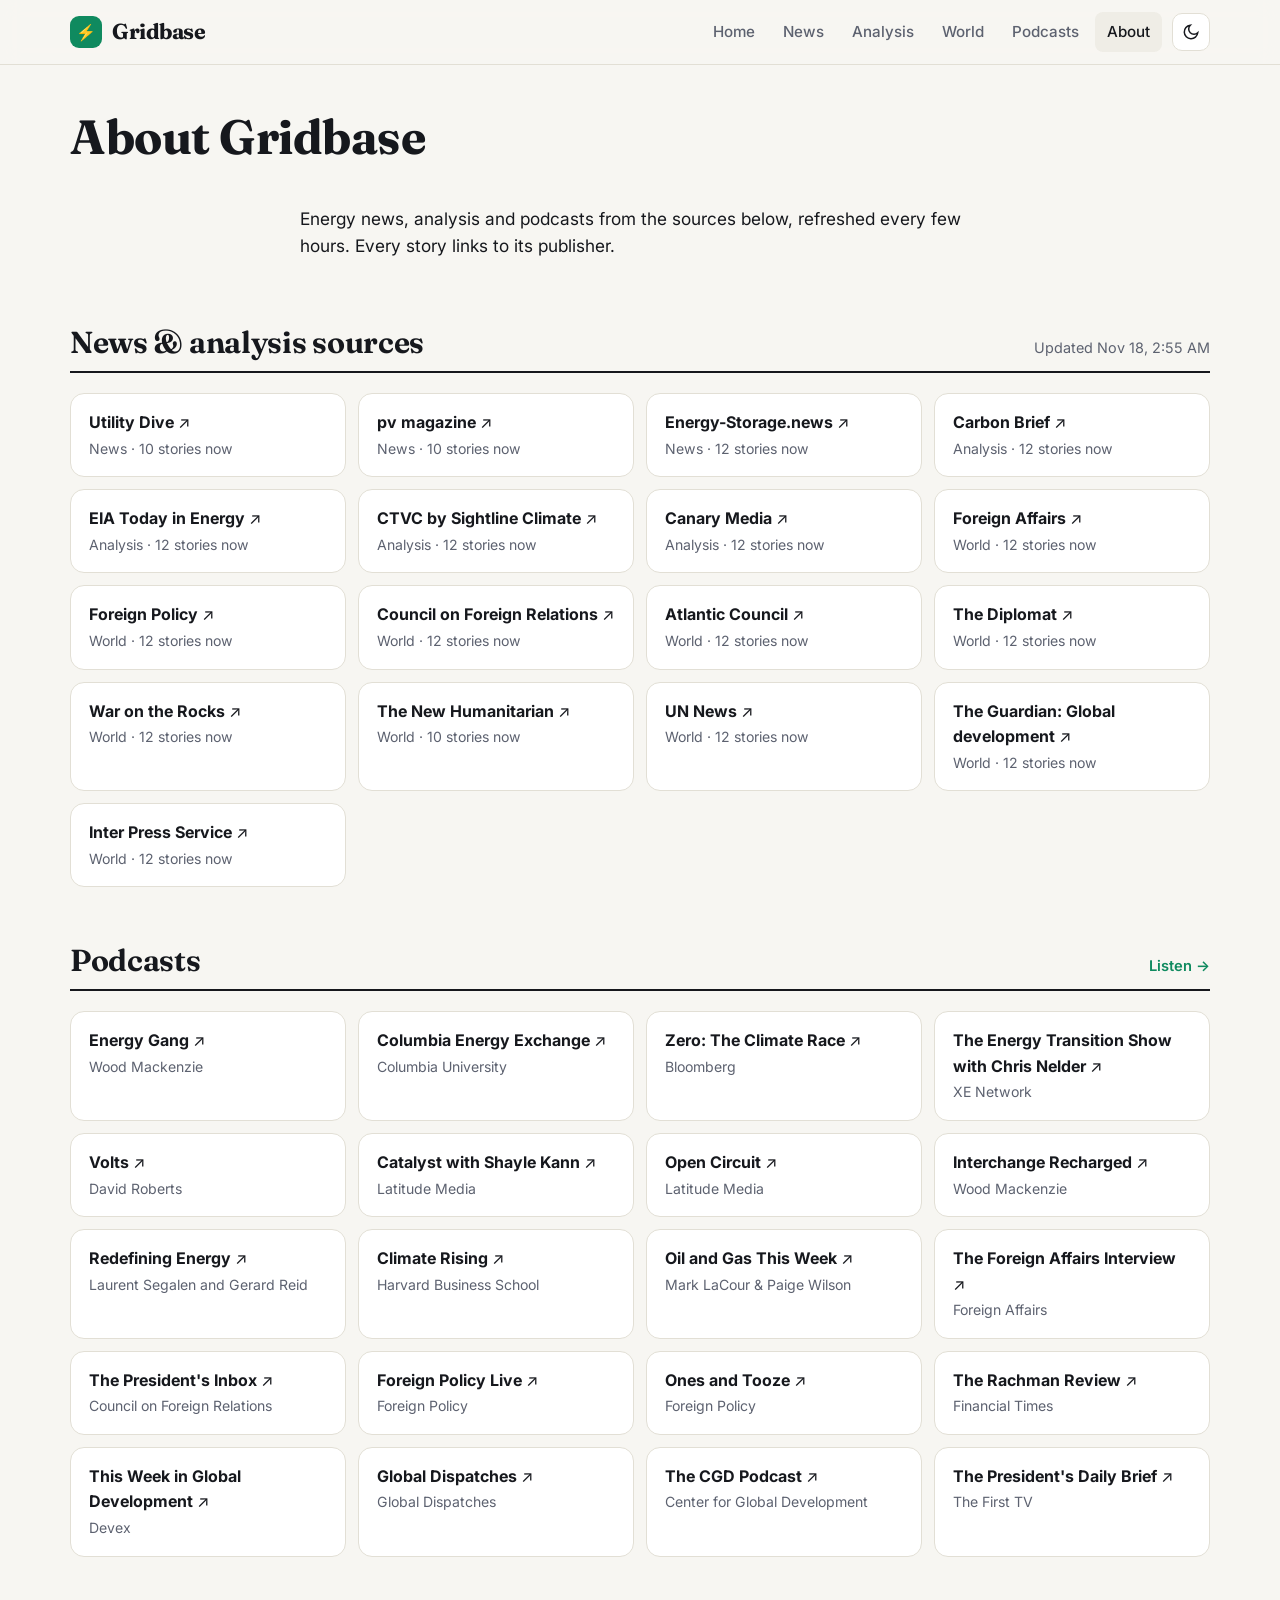
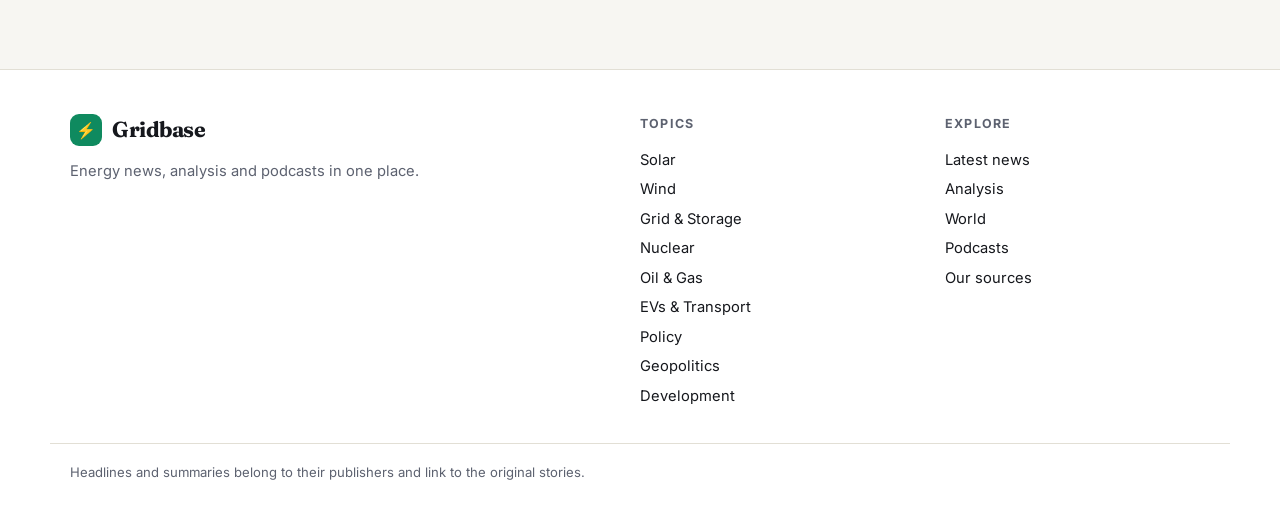
==== commit e534ce54: "Add AI summaries of new podcast episodes - fetch_podcasts.py saves each latest episode's show notes " ====
--- a/about.html
+++ b/about.html
@@ -9,7 +9,7 @@
   <link rel="preconnect" href="https://fonts.googleapis.com">
   <link rel="preconnect" href="https://fonts.gstatic.com" crossorigin>
   <link href="https://fonts.googleapis.com/css2?family=Fraunces:opsz,wght@9..144,600;9..144,700&family=Inter:wght@400;500;600;700&display=swap" rel="stylesheet">
-  <link rel="stylesheet" href="assets/css/styles.css?v=202611170507">
+  <link rel="stylesheet" href="assets/css/styles.css?v=202611180510">
   <script>try{var t=localStorage.getItem("theme");if(t)document.documentElement.dataset.theme=t}catch(e){}</script>
 </head>
 <body data-page="about">
@@ -35,7 +35,7 @@
     </div>
   </section>
 </main>
-<script src="assets/js/data.js?v=202611170507"></script>
-<script src="assets/js/app.js?v=202611170507"></script>
+<script src="assets/js/data.js?v=202611180510"></script>
+<script src="assets/js/app.js?v=202611180510"></script>
 </body>
 </html>
--- a/assets/css/styles.css
+++ b/assets/css/styles.css
@@ -315,3 +315,12 @@
 .show-top .show-mono { width: 64px; height: 64px; }
 .split.split-even { grid-template-columns: 1fr 1fr; }
 @media (max-width: 900px) { .split.split-even { grid-template-columns: 1fr; } }
+
+/* AI episode summaries */
+.ep-summary { margin: 0; color: var(--muted); font-size: .93rem; line-height: 1.5; }
+.show-latest .ep-summary { font-weight: 400; margin-top: 4px; }
+.podcast-band .ep-summary { color: #b9c4c0; }
+.ai-tag { display: inline-block; margin-right: 8px; padding: 1px 7px; border-radius: 999px; vertical-align: 1px;
+  font: 700 .65rem var(--sans); text-transform: uppercase; letter-spacing: .07em;
+  color: var(--accent); background: color-mix(in srgb, var(--accent) 14%, transparent); }
+.podcast-band .ai-tag { color: #34c58b; background: rgba(52,197,139,.15); }
